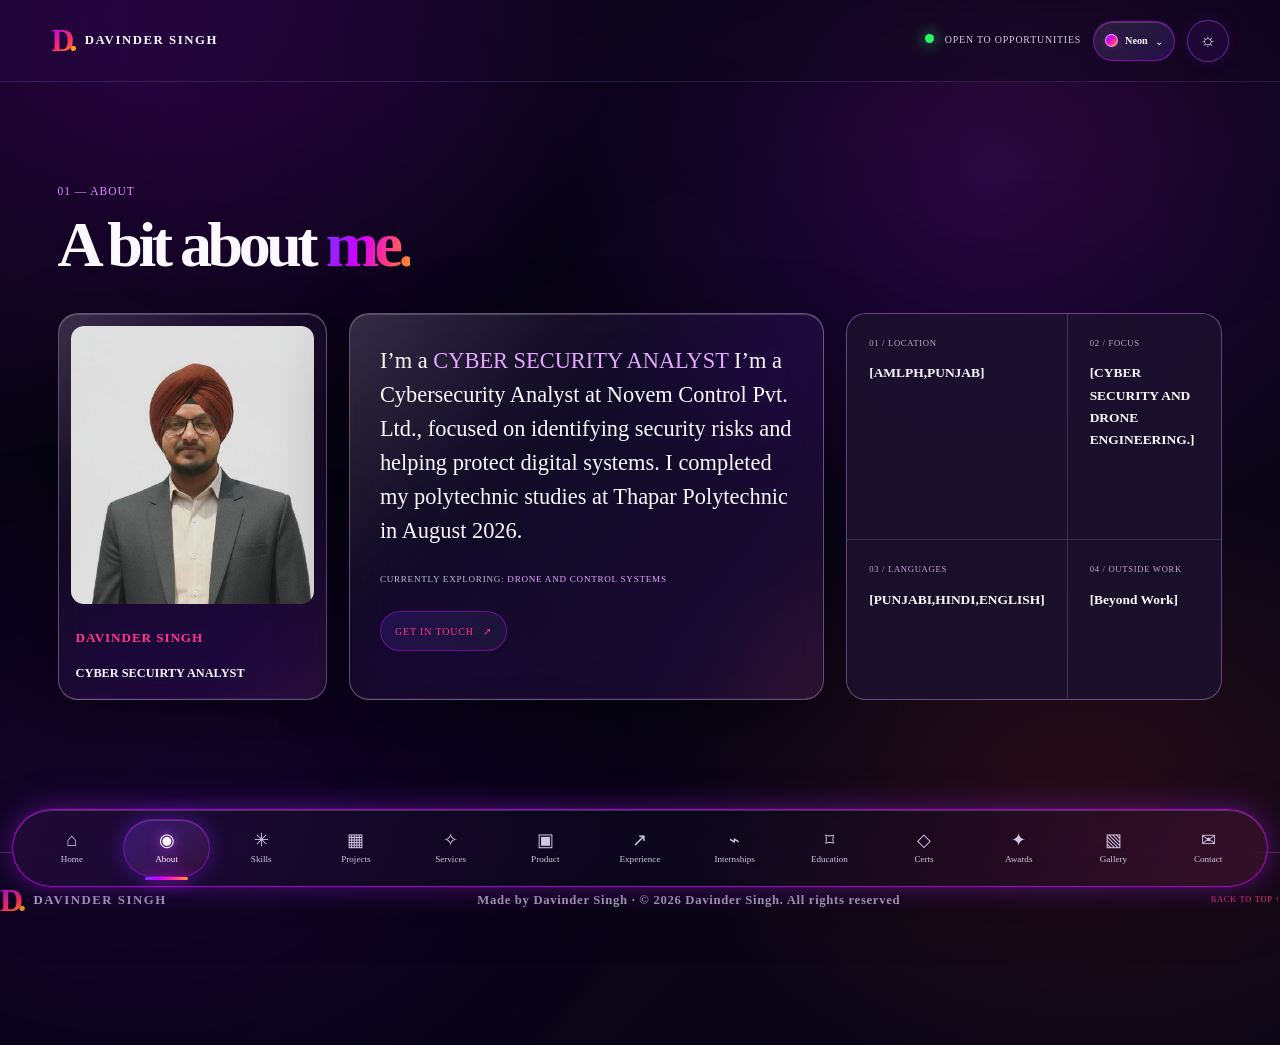
==== about.html @ 76cdb26a "Initial portfolio" ====
<!doctype html>
<html lang="en">
<head>
  <meta charset="utf-8">
  <meta name="viewport" content="width=device-width, initial-scale=1">
  <meta name="theme-color" content="#080b12">
  <meta
    name="description"
    content="About Davinder Singh and professional background."
  >

  <title>About — Davinder Singh</title>

  <link rel="preconnect" href="https://fonts.googleapis.com">
  <link rel="preconnect" href="https://fonts.gstatic.com" crossorigin>
  <link
    href="https://fonts.googleapis.com/css2?family=DM+Mono:wght@400;500&family=Manrope:wght@400;500;600;700;800&display=swap"
    rel="stylesheet"
  >
  <link rel="stylesheet" href="css/style.css">
</head>

<body data-page="about">
  <a class="skip-link" href="#about">Skip to content</a>

  <header class="topbar">
    <a
      class="brand"
      href="index.html"
      aria-label="Davinder Singh home"
    >
      <span class="brand-mark">D<span>.</span></span>
      <span>DAVINDER SINGH</span>
    </a>

    <div class="top-actions">
      <span class="availability">
        <i></i>
        OPEN TO OPPORTUNITIES
      </span>

      <div class="theme-picker">
        <button
          class="palette-toggle"
          type="button"
          aria-haspopup="menu"
          aria-expanded="false"
          aria-label="Choose colour theme"
        >
          <span class="palette-toggle-swatch"></span>
          <span class="palette-current-name">Neon</span>
          <span aria-hidden="true">⌄</span>
        </button>

        <div class="palette-menu" role="menu" hidden>
          <button
            type="button"
            class="palette-option"
            role="menuitemradio"
            aria-checked="false"
            data-palette-choice="neon"
          >
            <i></i>
            Neon
          </button>

          <button
            type="button"
            class="palette-option"
            role="menuitemradio"
            aria-checked="false"
            data-palette-choice="aurora"
          >
            <i></i>
            Aurora
          </button>

          <button
            type="button"
            class="palette-option"
            role="menuitemradio"
            aria-checked="false"
            data-palette-choice="violet"
          >
            <i></i>
            Violet
          </button>

          <button
            type="button"
            class="palette-option"
            role="menuitemradio"
            aria-checked="false"
            data-palette-choice="coral"
          >
            <i></i>
            Coral
          </button>
        </div>
      </div>

      <button
        class="theme-toggle icon-button"
        type="button"
        aria-label="Switch to light theme"
        title="Switch light or dark mode"
      >
        <span class="theme-icon">☼</span>
      </button>
    </div>
  </header>

  <main class="page-main">
    <section
      class="content-section section-wrap"
      id="about"
    >
      <div class="section-heading reveal">
        <p class="eyebrow">01 — ABOUT</p>
        <h2>
          A bit about
          <span class="gradient-text">me.</span>
        </h2>
      </div>

      <div class="about-grid">
        <div class="about-profile glass reveal">
          <div class="about-profile-image">
            <img
              src="assets/images/profile-placeholder.jpg"
              alt="Replace this placeholder with Davinder Singh’s profile photo"
            >
            <span
              class="about-profile-glow"
              aria-hidden="true"
            ></span>
          </div>

          <div class="about-profile-caption">
         <span class="mono"><H2>DAVINDER SINGH </H2></span> 
          <strong>CYBER SECUIRTY ANALYST</strong>
          </div>
        </div>

        <div class="about-copy glass reveal">
          <p class="large-copy">
            I’m a
            <span class="editable">CYBER SECURITY ANALYST</span>
           I’m a Cybersecurity Analyst at Novem Control Pvt. Ltd., focused on identifying security risks and helping protect digital systems. I completed my polytechnic studies at Thapar Polytechnic in August 2026.
          </p>


          <p class="mono muted">
            CURRENTLY EXPLORING:
            <span class="editable">DRONE AND CONTROL SYSTEMS</span>
          </p>

          <a
            href="contact.html#contact"
            class="text-link"
          >
            GET IN TOUCH
            <span>↗</span>
          </a>
        </div>

        <div class="about-facts reveal">
          <div class="fact">
            <span class="mono">01 / LOCATION</span>
            <strong>[AMLPH,PUNJAB]</strong>
          </div>

          <div class="fact">
            <span class="mono">02 / FOCUS</span>
            <strong>[CYBER SECURITY AND DRONE ENGINEERING.]</strong>
          </div>

          <div class="fact">
            <span class="mono">03 / LANGUAGES</span>
            <strong>[PUNJABI,HINDI,ENGLISH]</strong>
          </div>

          <div class="fact">
            <span class="mono">04 / OUTSIDE WORK</span>
            <strong>[Beyond Work]</strong>
          </div>
        </div>
      </div>
    </section>
  </main>

  <footer class="footer">
    <a class="brand" href="index.html">
      <span class="brand-mark">D<span>.</span></span>
      <span>DAVINDER SINGH</span>
    </a>

    <span class="mono">
      <H2>Made by Davinder Singh · © 2026 Davinder Singh. All rights reserved </H2>
    </span>

    <a href="#top" class="mono back-top">BACK TO TOP ↑</a>
  </footer>

  <nav class="bottom-nav" aria-label="Main navigation">
    <a
      href="index.html"
      class="nav-link"
      data-page="home"
      aria-label="Home"
    >
      <span>⌂</span>
      <small>Home</small>
    </a>

    <a
      href="about.html"
      class="nav-link"
      data-page="about"
      aria-label="About"
    >
      <span>◉</span>
      <small>About</small>
    </a>

    <a
      href="skills.html"
      class="nav-link"
      data-page="skills"
      aria-label="Skills"
    >
      <span>✳</span>
      <small>Skills</small>
    </a>

    <a
      href="projects.html"
      class="nav-link"
      data-page="projects"
      aria-label="Projects"
    >
      <span>▦</span>
      <small>Projects</small>
    </a>

    <a
      href="services.html"
      class="nav-link"
      data-page="services"
      aria-label="Services"
    >
      <span>✧</span>
      <small>Services</small>
    </a>

    <a
      href="product.html"
      class="nav-link"
      data-page="product"
      aria-label="Product"
    >
      <span>▣</span>
      <small>Product</small>
    </a>

    <a
      href="experience.html"
      class="nav-link"
      data-page="experience"
      aria-label="Experience"
    >
      <span>↗</span>
      <small>Experience</small>
    </a>

    <a
      href="internships.html"
      class="nav-link"
      data-page="internships"
      aria-label="Internships"
    >
      <span>⌁</span>
      <small>Internships</small>
    </a>

    <a
      href="education.html"
      class="nav-link"
      data-page="education"
      aria-label="Education"
    >
      <span>⌑</span>
      <small>Education</small>
    </a>

    <a
      href="certifications.html"
      class="nav-link"
      data-page="certifications"
      aria-label="Certs"
    >
      <span>◇</span>
      <small>Certs</small>
    </a>

    <a
      href="achievements.html"
      class="nav-link"
      data-page="achievements"
      aria-label="Awards"
    >
      <span>✦</span>
      <small>Awards</small>
    </a>

    <a
      href="gallery.html"
      class="nav-link"
      data-page="gallery"
      aria-label="Gallery"
    >
      <span>▧</span>
      <small>Gallery</small>
    </a>

    <a
      href="contact.html"
      class="nav-link"
      data-page="contact"
      aria-label="Contact"
    >
      <span>✉</span>
      <small>Contact</small>
    </a>
  </nav>

  <script src="js/main.js"></script>
</body>
</html>
---- css/style.css ----
@import url('https://fonts.googleapis.com/css2?family=DM+Mono:wght@400;500&family=Manrope:wght@400;500;600;700;800&display=swap');

:root{color-scheme:dark;--bg:#070513;--bg-soft:#10091f;--surface:rgba(24,11,43,.65);--surface-solid:#150d26;--text:#fbf8ff;--muted:#c8b9de;--line:rgba(208,151,255,.26);--cyan:#b55cff;--blue:#7b36ff;--violet:#ff2cbf;--green:#27fa68;--orange:#ff9b18;--shadow:0 18px 65px rgba(0,0,0,.38);--nav-bg:rgba(9,5,20,.82);--glow:rgba(170,34,255,.48)}
body[data-palette="aurora"]{--cyan:#51f6d0;--blue:#3285ff;--violet:#a74bff;--orange:#ffbd4b;--glow:rgba(28,236,209,.32)}
body[data-palette="violet"]{--cyan:#cf78ff;--blue:#7952ff;--violet:#ff55ce;--orange:#ff9b18;--glow:rgba(162,52,255,.48)}
body[data-palette="coral"]{--cyan:#ff9a85;--blue:#ff4ca5;--violet:#bc52ff;--orange:#ffc144;--glow:rgba(255,65,171,.38)}
*{box-sizing:border-box}
html{scroll-behavior:smooth;scroll-padding-top:100px}
body{position:relative;isolation:isolate;overflow-x:hidden;margin:0;padding-bottom:118px;background:radial-gradient(ellipse at 77% 17%,rgba(111,10,196,.25),transparent 31%),radial-gradient(ellipse at 9% 3%,rgba(111,0,162,.28),transparent 30%),radial-gradient(ellipse at 84% 75%,rgba(239,68,22,.12),transparent 27%),linear-gradient(135deg,#070511 0%,#080417 48%,#0c0616 100%);color:var(--text);font-family:Manrope,Arial,sans-serif;line-height:1.65}
body::before{position:fixed;z-index:-1;inset:-22%;pointer-events:none;content:"";opacity:.53;background:radial-gradient(ellipse at 33% 12%,rgba(144,0,255,.35),transparent 20%),radial-gradient(ellipse at 71% 24%,rgba(255,83,25,.27),transparent 17%),radial-gradient(ellipse at 23% 78%,rgba(74,0,255,.25),transparent 23%);filter:blur(55px);animation:ambient-drift 16s ease-in-out infinite alternate}
body.light-theme{color-scheme:light;--bg:#f3edff;--bg-soft:#fff8ff;--surface:rgba(255,255,255,.69);--surface-solid:#fffaff;--text:#21112e;--muted:#695775;--line:rgba(112,38,174,.22);--shadow:0 18px 55px rgba(65,23,103,.14);--nav-bg:rgba(250,244,255,.86);background:radial-gradient(ellipse at 78% 12%,rgba(189,97,255,.2),transparent 35%),radial-gradient(ellipse at 10% 84%,rgba(255,163,74,.15),transparent 30%),#f3edff}
body.light-theme::before{opacity:.25}
a{color:inherit;text-decoration:none}
button,input,textarea,select{font:inherit}
.skip-link{position:fixed;z-index:30;top:-80px;left:1rem;padding:.65rem 1rem;border-radius:8px;background:var(--text);color:var(--bg)}
.skip-link:focus{top:1rem}
.topbar{position:relative;z-index:5;min-height:82px;max-width:1640px;margin:auto;padding:10px clamp(20px,4vw,64px);display:flex;align-items:center;justify-content:space-between;border-bottom:1px solid rgba(200,122,255,.16);background:linear-gradient(90deg,rgba(39,9,68,.48),rgba(12,7,26,.38),rgba(15,5,27,.55));backdrop-filter:blur(18px)}
.brand{display:flex;align-items:center;gap:12px;font-size:.8rem;font-weight:800;letter-spacing:.12em}
.brand-mark{font-size:2rem;font-weight:800;letter-spacing:-.15em;background:linear-gradient(145deg,#a900ff 15%,#ff315d 58%,#ff9c16 82%);background-clip:text;color:transparent}
.brand-mark span{color:var(--orange)}
.top-actions{display:flex;align-items:center;gap:12px}
.availability,.mono,.eyebrow,.filter-button,.status-badge,.card-top,.card-footer,.art-label,.gallery-item>span{font-family:"DM Mono",monospace;letter-spacing:.08em}
.availability{color:#d8c7ef;font-size:.62rem}
.availability i,.pulse{display:inline-block;width:9px;height:9px;margin-right:8px;border-radius:50%;background:var(--green);box-shadow:0 0 15px var(--green);animation:heartbeat 2s ease-in-out infinite}
.icon-button{width:42px;height:42px;border:1px solid rgba(194,93,255,.42);border-radius:50%;background:rgba(36,11,63,.72);color:var(--text);cursor:pointer;box-shadow:0 0 16px rgba(143,30,255,.16);transition:.25s}
.icon-button:hover{border-color:var(--violet);box-shadow:0 0 24px var(--glow);transform:rotate(-12deg)}
.theme-icon{font-size:1.15rem}
.theme-picker select{appearance:none;cursor:pointer;color:var(--text);border:1px solid rgba(194,93,255,.42);border-radius:22px;padding:9px 28px 9px 12px;background-color:rgba(35,11,63,.75);font: .62rem "DM Mono",monospace;background-image:linear-gradient(45deg,transparent 50%,#ff8cfd 50%),linear-gradient(135deg,#ff8cfd 50%,transparent 50%);background-position:calc(100% - 11px) 50%,calc(100% - 7px) 50%;background-size:4px 4px,4px 4px;background-repeat:no-repeat}
.theme-picker option{background:#130b23;color:#fff}
.sr-only{position:absolute;width:1px;height:1px;overflow:hidden;clip:rect(0,0,0,0);white-space:nowrap}
.section-wrap{width:100%;max-width:1600px;margin:0 auto;padding-left:clamp(24px,4.5vw,76px);padding-right:clamp(24px,4.5vw,76px)}
.page-main{min-height:calc(100vh - 190px)}
.hero{position:relative;min-height:min(690px,calc(100vh - 175px));padding-top:55px;padding-bottom:58px;display:grid;grid-template-columns:1.05fr .95fr;align-items:center;gap:34px}
.hero-copy{position:relative;z-index:2}
.eyebrow{display:flex;align-items:center;gap:12px;margin:0 0 20px;color:#efdfff;font-size:.72rem}
.eyebrow-line{width:24px;height:1px;background:var(--cyan);box-shadow:0 0 9px var(--cyan)}
.eyebrow-year{margin-left:5px;color:var(--orange)}
.hero h1{margin:0 0 20px;font-size:clamp(3.8rem,8.4vw,7.8rem);font-weight:800;letter-spacing:-.085em;line-height:.91}
.gradient-text{background:linear-gradient(105deg,#5e3dff 0%,#d000ff 42%,#ff3b85 68%,#ff9b15 100%);background-clip:text;color:transparent}
.hero-lede{max-width:620px;color:#e5d9f2;font-size:1rem;line-height:1.82}
.hero-lede strong{color:#fff}
.editable{color:#e5a8ff}
.hero-buttons{display:flex;flex-wrap:wrap;gap:14px;margin:26px 0 42px}
.button{display:inline-flex;align-items:center;gap:18px;padding:12px 20px;border:1px solid rgba(226,95,255,.7);border-radius:999px;font-size:.84rem;font-weight:800;transition:transform .25s,box-shadow .25s}
.button:hover{transform:translateY(-3px);box-shadow:0 0 28px var(--glow)}
.button-primary{color:#fff;border:1px solid rgba(255,186,57,.85);background:linear-gradient(100deg,#6c18ff 0%,#d900e9 47%,#ff315d 73%,#ff9a13 100%);box-shadow:0 0 22px rgba(188,29,255,.35),inset 0 1px rgba(255,255,255,.3);background-size:170% 100%;animation:gradient-flow 7s ease-in-out infinite}
.button-quiet{color:#fff;background:rgba(15,8,30,.58);box-shadow:inset 0 0 15px rgba(172,55,255,.12)}
.hero-meta{display:flex;justify-content:space-between;gap:12px;color:#a899bd;font: .58rem "DM Mono",monospace;letter-spacing:.08em}
.hero-meta b{color:#fff;font-weight:500}
.hero-visual{position:relative;min-height:440px;display:grid;place-items:center;animation:fade-rise .9s both}
.hero-visual::before{position:absolute;content:"";width:min(36vw,470px);aspect-ratio:1;border-radius:50%;background:radial-gradient(circle at 35% 35%,rgba(141,27,255,.72),rgba(209,25,240,.48) 38%,rgba(255,93,27,.35) 66%,transparent 72%);box-shadow:0 0 38px rgba(170,35,255,.7),0 0 90px rgba(255,57,199,.28);animation:halo-breathe 5s ease-in-out infinite}
.glass{background:linear-gradient(135deg,rgba(111,49,157,.24),rgba(17,9,35,.72) 52%,rgba(134,37,89,.19));border:1px solid rgba(221,156,255,.35);backdrop-filter:blur(18px);-webkit-backdrop-filter:blur(18px);box-shadow:var(--shadow),inset 0 1px rgba(255,255,255,.12)}
.profile-card{position:relative;z-index:1;width:min(360px,75%);padding:15px;border-radius:22px;transform:rotate(1deg);animation:card-hover 6s ease-in-out infinite}
.card-top,.card-footer{display:flex;justify-content:space-between;padding:2px 3px 11px;color:#c5addc;font-size:.56rem}
.live-dot{width:8px;height:8px;border-radius:50%;background:var(--green);box-shadow:0 0 13px var(--green)}
.portrait-frame{height:300px;overflow:hidden;border-radius:14px;background:linear-gradient(145deg,#48226e,#15102b)}
.portrait-frame img{width:100%;height:100%;object-fit:cover}
.profile-caption{display:flex;align-items:center;justify-content:space-between;padding:16px 4px 12px}
.profile-caption h2{margin:0;font-size:1.05rem}
.profile-caption p{margin:3px 0 0;color:var(--muted);font-size:.75rem}
.status-badge{padding:5px 7px;border:1px solid rgba(39,250,104,.42);border-radius:5px;color:#56fb8c;font-size:.48rem}
.card-footer{padding:11px 4px 0;border-top:1px solid var(--line);font-size:.48rem}
.orbit{position:absolute;width:clamp(310px,38vw,510px);height:clamp(240px,30vw,390px);border:2px solid transparent;border-radius:50%;background:linear-gradient(#080513,#080513) padding-box,linear-gradient(120deg,#7b28ff,#f316ff,#ff4c8c,#ff9a1d) border-box;filter:drop-shadow(0 0 9px rgba(196,48,255,.6));transform:rotate(-24deg);animation:orbit-rotate 26s linear infinite}
.orbit-two{width:clamp(350px,43vw,590px);height:clamp(260px,34vw,440px);opacity:.64;transform:rotate(39deg);animation-direction:reverse;animation-duration:34s}
.float-tag{position:absolute;z-index:2;padding:9px 13px;border:1px solid rgba(203,90,255,.65);border-radius:11px;background:linear-gradient(120deg,rgba(46,15,91,.88),rgba(13,8,29,.8));box-shadow:0 0 20px rgba(171,26,255,.34),inset 0 1px rgba(255,255,255,.1);color:#f2e9ff;font:.58rem "DM Mono",monospace;letter-spacing:.06em;animation:tag-float 5s ease-in-out infinite}
.float-tag b{color:#d58aff}.tag-top{top:57px;right:0}.tag-bottom{bottom:55px;left:0;animation-delay:-2.4s}
.intro-strip{display:grid;grid-template-columns:1fr 2fr 1fr;align-items:center;gap:20px;padding-top:24px;padding-bottom:24px;border-top:1px solid var(--line);border-bottom:1px solid var(--line)}
.intro-strip .mono{color:var(--muted);font-size:.6rem}.intro-strip p{margin:0;font-size:1.15rem;font-weight:700}.text-link{display:inline-flex;align-items:center;gap:9px;color:#e29dff;font: .62rem "DM Mono",monospace;letter-spacing:.09em}.intro-strip .text-link{justify-self:end}
.content-section{padding-top:100px}
.section-heading{margin-bottom:34px}
.section-heading .eyebrow{margin-bottom:9px;color:#e08eff}
.section-heading h2,.contact-copy h2{margin:0 0 12px;font-size:clamp(2.3rem,5vw,4.5rem);letter-spacing:-.07em;line-height:1.08}
.section-heading>p:last-child{max-width:600px;margin:0;color:var(--muted)}
.about-grid{display:grid;grid-template-columns:1.15fr .85fr;gap:22px}
.about-copy{padding:30px;border-radius:18px}
.large-copy{margin:0 0 16px;color:var(--text);font-size:1.4rem;line-height:1.52}
.about-copy>p:not(.large-copy){color:var(--muted)}
.about-copy .mono{margin:24px 0;font-size:.57rem}
.about-facts{display:grid;grid-template-columns:1fr 1fr;gap:1px;overflow:hidden;border:1px solid var(--line);border-radius:18px;background:var(--line)}
.fact{display:flex;flex-direction:column;gap:12px;padding:22px;background:rgba(18,10,33,.82)}
.fact .mono{color:#c3a8d7;font-size:.54rem}.fact strong{font-size:.84rem;font-weight:700}
.skill-grid,.achievement-grid{display:grid;grid-template-columns:repeat(3,1fr);gap:16px}
.skill-card,.achievement-card{min-height:190px;padding:23px;border-radius:16px}
.skill-num{color:#e39cff}
.skill-card h3,.achievement-card h3{margin:22px 0 14px;font-size:1rem}
.tags{display:flex;flex-wrap:wrap;gap:8px}
.tags span{padding:5px 9px;border:1px solid rgba(210,144,255,.27);border-radius:999px;background:rgba(110,36,161,.18);color:#e2d0f3;font-size:.68rem}
.filter-row{display:flex;flex-wrap:wrap;gap:8px;margin-bottom:18px}
.filter-button{padding:8px 12px;border:1px solid var(--line);border-radius:7px;background:rgba(23,11,40,.6);color:var(--muted);cursor:pointer;font-size:.64rem}
.filter-button span{margin-left:5px;opacity:.66}
.filter-button.active{border-color:#d756ff;background:rgba(151,33,255,.18);color:#fff;box-shadow:0 0 16px rgba(174,36,255,.2)}
.project-grid{display:grid;grid-template-columns:repeat(3,1fr);gap:16px}
.project-card{overflow:hidden;border-radius:16px;transition:transform .3s,border-color .3s,box-shadow .3s}
.project-card:hover{transform:translateY(-6px);border-color:rgba(236,108,255,.62);box-shadow:0 24px 60px rgba(0,0,0,.42),0 0 24px rgba(185,38,255,.17)}
.project-card[hidden]{display:none}
.project-art{position:relative;display:grid;height:210px;place-items:center;overflow:hidden}
.art-blue{background:radial-gradient(circle at 70% 55%,rgba(173,38,255,.54),transparent 38%),linear-gradient(145deg,#191038,#0c1026)}
.art-purple{background:radial-gradient(circle at 55% 45%,rgba(231,45,255,.49),transparent 36%),linear-gradient(145deg,#27113d,#130b26)}
.art-green{background:radial-gradient(circle at 75% 70%,rgba(255,118,46,.36),transparent 42%),linear-gradient(145deg,#24142d,#101b24)}
.art-label{position:absolute;top:15px;left:16px;color:rgba(255,255,255,.72);font-size:.53rem}
.art-arrow{position:absolute;right:14px;bottom:12px;color:#fff}
.mock-browser{position:relative;width:60%;height:120px;padding:10px;border:1px solid rgba(221,155,255,.4);border-radius:9px;background:rgba(8,8,24,.82);box-shadow:0 14px 30px rgba(0,0,0,.24);transform:rotate(-5deg)}
.mock-dots{padding-bottom:7px;border-bottom:1px solid rgba(255,255,255,.1);color:#e8b9ff;font-size:.4rem;letter-spacing:2px}
.mock-lines{display:grid;gap:6px;padding:12px}.mock-lines i{width:75%;height:4px;border-radius:4px;background:linear-gradient(90deg,#bd4cff,rgba(255,83,205,.15))}.mock-lines i:nth-child(2){width:55%;opacity:.6}.mock-lines i:nth-child(3){width:65%;opacity:.35}
.mock-orb{position:absolute;top:42px;right:18px;width:50px;height:50px;border-radius:50%;background:linear-gradient(145deg,#b543ff,#ff3d9b,#ff9a22);box-shadow:0 0 23px rgba(219,59,255,.55)}
.design-shape{position:relative;display:grid;width:145px;height:145px;place-items:center;border-radius:34px;background:linear-gradient(145deg,rgba(197,88,255,.9),rgba(101,58,223,.86));box-shadow:0 18px 45px rgba(5,5,20,.4);transform:rotate(-12deg)}
.design-shape span{color:#fff;font-size:4.2rem}.design-shape i{position:absolute;top:7px;right:-7px;width:35px;height:35px;border-radius:50%;background:#ff9f35}
.code-card{padding:14px 18px;border:1px solid rgba(233,157,255,.22);border-radius:9px;background:rgba(5,8,20,.75);color:#f3e2ff;font: .68rem/2 "DM Mono",monospace;transform:rotate(3deg)}
.code-card>span{color:#9980ba}.code-card b{color:#d083ff;font-weight:400}.code-card em{color:#ff85d8;font-style:normal}.code-card strong{color:#ffae54}.code-card i{color:#ca9cff;font-style:normal}
.project-info{display:flex;justify-content:space-between;gap:12px;padding:16px 17px 18px}
.project-info .mono{color:#e193ff;font-size:.53rem}.project-info h3{margin:8px 0 5px;font-size:.98rem}.project-info p{margin:0;color:var(--muted);font-size:.75rem}.project-index{color:#c7afd9;font:.65rem "DM Mono",monospace}
.timeline{display:grid;gap:25px;margin-left:10px;padding-left:30px;border-left:1px solid rgba(214,123,255,.32)}
.timeline-item{position:relative;display:grid;grid-template-columns:.65fr 1.35fr;align-items:start;gap:25px}
.timeline-dot{position:absolute;top:5px;left:-36px;width:11px;height:11px;border-radius:50%;background:#d947ff;box-shadow:0 0 15px #cf3cff}
.timeline-date{padding-top:8px;color:#ed9cff;font-size:.59rem}
.timeline-content{padding:21px;border-radius:14px}
.timeline-content .mono,.education-card .mono{color:#c3a8d7;font-size:.56rem}
.timeline-content h3,.education-card h3{margin:7px 0 0;font-size:1.08rem}
.timeline-org{margin:0 0 12px!important;color:#e09aff!important}
.timeline-content p,.education-card p{margin:0;color:var(--muted);font-size:.78rem}
.education-grid{display:grid;grid-template-columns:1fr 1fr;gap:16px}
.education-card{padding:24px;border-radius:15px}.education-card h3{margin:11px 0 4px}.education-card p+p{margin-top:12px}
.simple-list{padding:8px 24px;border-radius:16px}
.simple-list>div{display:grid;grid-template-columns:42px 1fr auto;align-items:center;gap:12px;padding:18px 0;border-bottom:1px solid var(--line)}
.simple-list>div:nth-last-of-type(1){border:0}
.list-icon{color:#e5a1ff;font-size:1.2rem}.simple-list p{margin:0}.simple-list strong,.simple-list small{display:block}.simple-list strong{font-size:.88rem}.simple-list small{margin-top:4px;color:var(--muted);font-size:.74rem}.simple-list>div>.mono{color:#c3a8d7;font-size:.55rem}.list-note{padding:12px 0 3px;color:var(--muted);font-size:.55rem}
.achievement-card{min-height:180px}.achievement-icon{float:right;color:#ff9e28;font-size:1.4rem}.achievement-card>.mono{color:#d0b8e5;font-size:.55rem}.achievement-card h3{margin:24px 0 7px}.achievement-card p{margin:0;color:var(--muted);font-size:.75rem}
.gallery-grid{display:grid;grid-template-columns:1.15fr 1fr 1fr;gap:14px}
.gallery-item{position:relative;min-height:220px;overflow:hidden;padding:0;border:1px solid rgba(219,137,255,.35);border-radius:15px;background:#160c26;cursor:zoom-in;text-align:left;box-shadow:0 16px 42px rgba(0,0,0,.24)}
.gallery-item img{position:absolute;inset:0;width:100%;height:100%;object-fit:cover;transition:transform .6s,filter .6s;filter:saturate(1.16)}
.gallery-item:hover img{transform:scale(1.07);filter:saturate(1.4)}
.gallery-item>span{position:absolute;right:0;bottom:0;left:0;padding:28px 14px 12px;background:linear-gradient(transparent,rgba(7,3,17,.84));color:#fff;font-size:.53rem}
.contact-section{padding-top:100px}
.contact-panel{display:grid;grid-template-columns:1fr 1fr;gap:50px;padding:42px;border-radius:20px}
.contact-copy h2{margin:0 0 17px;font-size:clamp(2.7rem,5vw,4.8rem)}
.contact-copy>p:not(.eyebrow){max-width:390px;color:var(--muted)}
.contact-direct{display:grid;gap:5px;margin-top:34px}.contact-direct .mono{color:#c3a8d7;font-size:.56rem}.contact-direct a{color:#e4a0ff;font-size:.87rem}
.contact-form{display:flex;flex-direction:column}
.contact-form label{margin:0 0 6px;font-size:.75rem;font-weight:800}
.contact-form input,.contact-form textarea{margin-bottom:5px;padding:11px 12px;border:1px solid rgba(207,137,255,.32);border-radius:8px;outline:none;background:rgba(7,4,16,.48);color:var(--text);resize:vertical;font-size:.78rem}
body.light-theme .contact-form input,body.light-theme .contact-form textarea{background:rgba(255,255,255,.68)}
.contact-form input:focus,.contact-form textarea:focus{border-color:#da67ff;box-shadow:0 0 0 3px rgba(198,58,255,.13)}
.contact-form input::placeholder,.contact-form textarea::placeholder{color:var(--muted);opacity:.72}
.field-error{min-height:12px;margin-bottom:7px;color:#ff829c;font-size:.64rem}
.form-submit{align-self:start;margin-top:7px}.form-note{margin:10px 0 0;color:var(--muted);font-size:.67rem}
.footer{display:flex;align-items:center;justify-content:space-between;gap:16px;margin-top:60px;padding-top:21px;border-top:1px solid var(--line);color:var(--muted)}
.footer .mono{font-size:.53rem}.back-top{color:#e7a2ff}
.bottom-nav{position:fixed;z-index:20;right:12px;bottom:13px;left:12px;width:auto;max-width:1640px;margin:auto;padding:8px 12px;display:flex;align-items:center;justify-content:space-around;gap:3px;border:1px solid rgba(217,82,255,.8);border-radius:999px;background:linear-gradient(105deg,rgba(23,8,40,.91),rgba(9,5,20,.9) 52%,rgba(49,14,38,.9));backdrop-filter:blur(22px);box-shadow:0 0 23px rgba(168,31,255,.27),0 0 48px rgba(255,93,31,.13),inset 0 1px rgba(255,255,255,.12)}
.nav-link{position:relative;flex:1;min-width:62px;height:58px;display:flex;flex-direction:column;align-items:center;justify-content:center;gap:1px;border-radius:999px;color:#d7c5e9;transition:color .25s,background .25s,transform .25s}
.nav-link>span{font-size:1.15rem;line-height:1.2}.nav-link small{font-size:.57rem}
.nav-link:hover{color:#fff;background:rgba(183,44,255,.13);transform:translateY(-3px)}
.nav-link.active{color:#fff;background:radial-gradient(ellipse at 50% 110%,rgba(156,31,255,.34),transparent 72%);text-shadow:0 0 13px #c84cff}
.nav-link.active::after{position:absolute;right:22%;bottom:-1px;left:22%;height:3px;border-radius:9px;background:linear-gradient(90deg,#a500ff,#ff27eb,#ff8f1f);box-shadow:0 0 13px #dc22ff;content:""}
.lightbox{position:fixed;max-width:min(900px,92vw);max-height:90vh;padding:12px;border:1px solid rgba(221,134,255,.58);border-radius:16px;background:#120a20;color:var(--text);box-shadow:0 0 40px rgba(177,36,255,.28)}
.lightbox::backdrop{background:rgba(3,1,10,.86);backdrop-filter:blur(7px)}
.lightbox img{display:block;max-width:100%;max-height:75vh;border-radius:10px}.lightbox p{margin:10px 3px 0;color:var(--muted);font-size:.57rem}
.lightbox-close{position:absolute;top:18px;right:18px;width:34px;height:34px;border:1px solid var(--line);border-radius:50%;background:#170b27;color:white;cursor:pointer;font-size:1.1rem}
.reveal{opacity:0;transform:translateY(22px);transition:opacity .7s ease,transform .7s cubic-bezier(.2,.7,.2,1)}
.reveal.visible{opacity:1;transform:translateY(0)}
@keyframes ambient-drift{0%{transform:translate3d(-2%,0,0) scale(1)}100%{transform:translate3d(3%,2%,0) scale(1.08)}}
@keyframes fade-rise{from{opacity:0;transform:translateY(22px) scale(.985)}to{opacity:1;transform:translateY(0) scale(1)}}
@keyframes card-hover{0%,100%{translate:0 0}50%{translate:0 -9px}}
@keyframes halo-breathe{0%,100%{transform:scale(.96);filter:saturate(.9)}50%{transform:scale(1.04);filter:saturate(1.25)}}
@keyframes orbit-rotate{to{rotate:360deg}}
@keyframes tag-float{0%,100%{translate:0 0}50%{translate:0 -7px}}
@keyframes heartbeat{50%{box-shadow:0 0 20px var(--green)}}
@keyframes gradient-flow{0%,100%{background-position:0 0}50%{background-position:100% 0}}
@media(max-width:1100px){.hero{gap:20px}.hero h1{font-size:clamp(3.6rem,8vw,6.5rem)}.bottom-nav{gap:0;padding-right:6px;padding-left:6px}.nav-link{min-width:0}.nav-link small{font-size:.49rem}.nav-link>span{font-size:1rem}}
@media(max-width:760px){body{padding-bottom:100px}.topbar{min-height:68px;padding:8px 18px}.section-wrap{padding-right:21px;padding-left:21px}.top-actions{gap:7px}.availability{display:none}.theme-picker select{padding:7px 24px 7px 9px;font-size:.55rem}.brand{gap:8px;font-size:.62rem}.brand-mark{font-size:1.7rem}.hero{min-height:0;padding-top:39px;padding-bottom:40px;grid-template-columns:1fr;gap:10px}.hero h1{font-size:clamp(3.55rem,13vw,6rem)}.hero-lede{font-size:.92rem}.hero-buttons{margin:23px 0 28px}.hero-meta{font-size:.49rem}.hero-visual{min-height:370px}.hero-visual::before{width:min(70vw,390px)}.profile-card{width:min(300px,71%)}.portrait-frame{height:250px}.orbit{width:min(86vw,410px);height:265px}.orbit-two{width:min(94vw,450px);height:305px}.tag-top{top:45px;right:2%}.tag-bottom{bottom:37px;left:2%}.intro-strip{grid-template-columns:1fr auto;gap:10px}.intro-strip p{grid-row:2;grid-column:1/-1;font-size:1rem}.intro-strip .text-link{grid-row:1;grid-column:2}.content-section,.contact-section{padding-top:76px}.section-heading h2{font-size:2.55rem}.about-grid{grid-template-columns:1fr}.about-copy{padding:24px}.skill-grid,.achievement-grid,.project-grid{grid-template-columns:1fr}.skill-card,.achievement-card{min-height:0}.skill-card h3{margin:15px 0 12px}.project-art{height:215px}.timeline{gap:20px}.timeline-item{grid-template-columns:1fr;gap:7px}.timeline-date{padding-top:0}.education-grid{grid-template-columns:1fr}.gallery-grid{grid-template-columns:1fr 1fr}.gallery-item:first-child{grid-column:1/-1}.gallery-item{min-height:185px}.gallery-item:first-child{min-height:220px}.contact-panel{grid-template-columns:1fr;gap:28px;padding:26px 21px}.contact-copy h2{font-size:3.1rem}.contact-direct{margin-top:22px}.footer{flex-wrap:wrap;margin-top:42px}.footer .mono{font-size:.46rem}.bottom-nav{right:6px;bottom:7px;left:6px;justify-content:flex-start;gap:2px;overflow-x:auto;padding:5px 6px;border-radius:17px;scrollbar-width:none}.bottom-nav::-webkit-scrollbar{display:none}.nav-link{flex:0 0 68px;height:48px;border-radius:12px}.nav-link small{font-size:.46rem}.nav-link>span{font-size:.91rem}}
@media(max-width:390px){.hero-meta{flex-direction:column;gap:7px}.about-facts{grid-template-columns:1fr 1fr}.fact{padding:16px 12px}.fact strong{font-size:.75rem}.gallery-grid{grid-template-columns:1fr}.gallery-item:first-child{grid-column:auto}.gallery-item{min-height:205px}.nav-link{flex-basis:64px}.theme-picker select{max-width:83px}.hero-buttons .button{padding:11px 14px;font-size:.77rem}}
@media(prefers-reduced-motion:reduce){*,*::before,*::after{scroll-behavior:auto!important;animation-duration:.01ms!important;animation-iteration-count:1!important;transition-duration:.01ms!important}.reveal{opacity:1;transform:none}.nav-link:hover,.project-card:hover{transform:none}}


/* Live theme palette mapping. The existing theme picker sets body[data-palette]. */
:root{--palette-a:#7138ff;--palette-b:#d000ff;--palette-c:#ff358e;--palette-d:#ff9b18;--palette-glow:rgba(175,35,255,.42);--wash-a:rgba(111,10,196,.25);--wash-b:rgba(111,0,162,.28);--wash-c:rgba(239,68,22,.12)}
body[data-palette="neon"]{--palette-a:#7138ff;--palette-b:#d000ff;--palette-c:#ff358e;--palette-d:#ff9b18;--palette-glow:rgba(175,35,255,.42);--wash-a:rgba(111,10,196,.25);--wash-b:rgba(111,0,162,.28);--wash-c:rgba(239,68,22,.12)}
body[data-palette="aurora"]{--palette-a:#00d69a;--palette-b:#00c9e8;--palette-c:#4f91ff;--palette-d:#d3ff61;--palette-glow:rgba(0,213,190,.4);--wash-a:rgba(0,205,160,.2);--wash-b:rgba(0,140,220,.2);--wash-c:rgba(151,255,68,.12)}
body[data-palette="violet"]{--palette-a:#7138ff;--palette-b:#9b42ff;--palette-c:#df55ff;--palette-d:#f5a0ff;--palette-glow:rgba(158,61,255,.48);--wash-a:rgba(105,32,210,.29);--wash-b:rgba(153,31,227,.23);--wash-c:rgba(223,59,255,.14)}
body[data-palette="coral"]{--palette-a:#ff416c;--palette-b:#ff3e9d;--palette-c:#ff8054;--palette-d:#ffd166;--palette-glow:rgba(255,62,120,.43);--wash-a:rgba(220,35,107,.23);--wash-b:rgba(255,70,133,.22);--wash-c:rgba(255,137,61,.18)}
body{background:radial-gradient(ellipse at 77% 17%,var(--wash-a),transparent 31%),radial-gradient(ellipse at 9% 3%,var(--wash-b),transparent 30%),radial-gradient(ellipse at 84% 75%,var(--wash-c),transparent 27%),linear-gradient(135deg,#070511 0%,#080417 48%,#0c0616 100%)}
body::before{background:radial-gradient(ellipse at 33% 12%,var(--wash-b),transparent 22%),radial-gradient(ellipse at 71% 24%,var(--wash-c),transparent 18%),radial-gradient(ellipse at 23% 78%,var(--wash-a),transparent 24%)}
body.light-theme{background:radial-gradient(ellipse at 78% 12%,var(--wash-a),transparent 35%),radial-gradient(ellipse at 10% 84%,var(--wash-c),transparent 30%),#f3edff}
.gradient-text{background-image:linear-gradient(105deg,var(--palette-a),var(--palette-b) 42%,var(--palette-c) 70%,var(--palette-d))}
.button-primary{background-image:linear-gradient(100deg,var(--palette-a),var(--palette-b) 43%,var(--palette-c) 72%,var(--palette-d))}
.hero-visual::before{background:radial-gradient(circle at 35% 35%,color-mix(in srgb,var(--palette-a) 82%,transparent),color-mix(in srgb,var(--palette-b) 58%,transparent) 40%,color-mix(in srgb,var(--palette-d) 38%,transparent) 68%,transparent 73%);box-shadow:0 0 38px var(--palette-glow),0 0 90px color-mix(in srgb,var(--palette-c) 28%,transparent)}
.orbit{background:linear-gradient(#080513,#080513) padding-box,linear-gradient(120deg,var(--palette-a),var(--palette-b),var(--palette-c),var(--palette-d)) border-box;filter:drop-shadow(0 0 9px var(--palette-glow))}
.float-tag,.filter-button.active{border-color:color-mix(in srgb,var(--palette-b) 75%,white 10%)}
.float-tag{box-shadow:0 0 20px var(--palette-glow),inset 0 1px rgba(255,255,255,.1)}
.float-tag b,.text-link,.back-top,.contact-direct a,.timeline-date,.timeline-org{color:var(--palette-c)}
.filter-button.active{background:color-mix(in srgb,var(--palette-a) 22%,transparent);box-shadow:0 0 16px var(--palette-glow)}
.tags span{border-color:color-mix(in srgb,var(--palette-b) 34%,transparent);background:color-mix(in srgb,var(--palette-a) 18%,transparent)}
.nav-link.active{background:radial-gradient(ellipse at 50% 110%,color-mix(in srgb,var(--palette-a) 42%,transparent),transparent 72%)}
.nav-link.active::after{background:linear-gradient(90deg,var(--palette-a),var(--palette-b),var(--palette-c),var(--palette-d));box-shadow:0 0 13px var(--palette-b)}
.bottom-nav{border-color:color-mix(in srgb,var(--palette-b) 76%,transparent);box-shadow:0 0 23px var(--palette-glow),0 0 48px color-mix(in srgb,var(--palette-d) 20%,transparent),inset 0 1px rgba(255,255,255,.12)}
.theme-picker select:focus,.icon-button:focus-visible{outline:2px solid var(--palette-c);outline-offset:2px}
body[data-palette="aurora"] .art-blue{background:radial-gradient(circle at 70% 55%,rgba(0,213,190,.45),transparent 38%),linear-gradient(145deg,#101f36,#0c1026)}
body[data-palette="violet"] .art-green{background:radial-gradient(circle at 75% 70%,rgba(187,64,255,.4),transparent 42%),linear-gradient(145deg,#25133d,#101426)}
body[data-palette="coral"] .art-purple{background:radial-gradient(circle at 55% 45%,rgba(255,75,122,.48),transparent 36%),linear-gradient(145deg,#35152e,#1b1023)}


/* Stronger frosted glass panels and tactile navigation buttons */
.glass{position:relative;overflow:hidden;background:linear-gradient(135deg,rgba(255,255,255,.105),rgba(255,255,255,.035) 38%,rgba(118,42,165,.16) 100%);border:1px solid rgba(234,195,255,.36);backdrop-filter:blur(28px) saturate(155%);-webkit-backdrop-filter:blur(28px) saturate(155%);box-shadow:0 22px 70px rgba(0,0,0,.42),inset 0 1px rgba(255,255,255,.19),inset 0 -1px rgba(202,117,255,.1)}
.glass::after{position:absolute;inset:0;pointer-events:none;border-radius:inherit;background:linear-gradient(125deg,rgba(255,255,255,.075),transparent 28%,transparent 74%,rgba(255,159,74,.045));content:""}
body.light-theme .glass{background:linear-gradient(135deg,rgba(255,255,255,.78),rgba(255,255,255,.48) 48%,rgba(229,198,255,.3));border-color:rgba(116,67,159,.23);box-shadow:0 18px 55px rgba(65,23,103,.14),inset 0 1px rgba(255,255,255,.85)}
.about-grid{grid-template-columns:minmax(210px,.68fr) minmax(320px,1.2fr) minmax(260px,.95fr);align-items:stretch}
.about-profile{min-height:350px;padding:12px;border-radius:20px}
.about-profile-image{position:relative;height:278px;overflow:hidden;border-radius:13px;background:radial-gradient(circle at 50% 30%,color-mix(in srgb,var(--palette-b) 45%,transparent),transparent 62%),linear-gradient(145deg,#25103b,#0b1024)}
.about-profile-image img{position:relative;z-index:1;width:100%;height:100%;object-fit:cover;transition:transform .6s,filter .5s;filter:saturate(1.12)}
.about-profile:hover .about-profile-image img{transform:scale(1.045);filter:saturate(1.25)}
.about-profile-glow{position:absolute;z-index:0;inset:10% 8%;border-radius:50%;background:var(--palette-glow);filter:blur(35px);animation:halo-breathe 5s ease-in-out infinite}
.about-profile-caption{position:relative;z-index:2;display:grid;gap:3px;padding:12px 5px 4px}
.about-profile-caption .mono{color:var(--palette-c);font-size:.55rem;letter-spacing:.1em}
.about-profile-caption strong{font-size:.77rem}
.about-copy,.about-facts{height:100%}
.about-copy{border-radius:20px}
.about-facts{border-radius:20px}
.button,.nav-link,.text-link{position:relative;isolation:isolate}
.button{overflow:hidden;min-height:46px;border:1px solid color-mix(in srgb,var(--palette-c) 68%,white 12%);box-shadow:0 8px 25px color-mix(in srgb,var(--palette-a) 22%,transparent),inset 0 1px rgba(255,255,255,.22);backdrop-filter:blur(16px);-webkit-backdrop-filter:blur(16px)}
.button-primary{border-color:color-mix(in srgb,var(--palette-d) 75%,white 15%);box-shadow:0 8px 28px var(--palette-glow),inset 0 1px rgba(255,255,255,.3)}
.button-quiet{background:linear-gradient(135deg,rgba(255,255,255,.1),rgba(81,37,120,.25));border-color:rgba(235,176,255,.7)}
.button::after{position:absolute;z-index:-1;inset:0;content:"";background:linear-gradient(110deg,transparent 25%,rgba(255,255,255,.24) 48%,transparent 68%);transform:translateX(-130%);transition:transform .55s}
.button:hover::after{transform:translateX(130%)}
.text-link{min-height:40px;padding:8px 14px;border:1px solid color-mix(in srgb,var(--palette-b) 45%,transparent);border-radius:999px;background:linear-gradient(130deg,color-mix(in srgb,var(--palette-a) 16%,transparent),rgba(255,255,255,.045));color:var(--palette-c);font-weight:500;transition:transform .22s,box-shadow .22s,border-color .22s}
.text-link:hover{transform:translateY(-2px);border-color:var(--palette-c);box-shadow:0 0 20px var(--palette-glow)}
.bottom-nav{padding:9px 13px;border-width:1.5px;background:linear-gradient(110deg,rgba(35,12,57,.83),rgba(10,7,25,.78) 52%,rgba(56,17,43,.81));box-shadow:0 0 28px var(--palette-glow),0 18px 54px rgba(0,0,0,.36),inset 0 1px rgba(255,255,255,.18);backdrop-filter:blur(30px) saturate(165%);-webkit-backdrop-filter:blur(30px) saturate(165%)}
.nav-link{margin:0 2px;border:1px solid transparent;transition:color .25s,background .25s,transform .25s,border-color .25s,box-shadow .25s}
.nav-link:hover{border-color:color-mix(in srgb,var(--palette-b) 35%,transparent);background:linear-gradient(135deg,color-mix(in srgb,var(--palette-a) 21%,transparent),rgba(255,255,255,.06));box-shadow:inset 0 1px rgba(255,255,255,.12),0 0 16px color-mix(in srgb,var(--palette-a) 26%,transparent)}
.nav-link.active{border-color:color-mix(in srgb,var(--palette-b) 46%,transparent);background:linear-gradient(145deg,color-mix(in srgb,var(--palette-a) 30%,transparent),color-mix(in srgb,var(--palette-c) 12%,transparent));box-shadow:inset 0 1px rgba(255,255,255,.17),0 0 22px color-mix(in srgb,var(--palette-a) 38%,transparent)}
.nav-link.active::after{right:25%;left:25%;bottom:-4px;height:3px}
@media(max-width:1100px){.about-grid{grid-template-columns:minmax(190px,.72fr) minmax(0,1.28fr)}.about-profile{grid-row:span 2}.about-facts{min-height:220px}}
@media(max-width:760px){.about-grid{grid-template-columns:1fr}.about-profile{grid-row:auto;min-height:0;max-width:420px;width:100%;margin:0 auto}.about-profile-image{height:300px}.about-copy,.about-facts{height:auto}.bottom-nav{padding:6px}.nav-link{margin:0 1px}}
@media(prefers-reduced-motion:reduce){.about-profile-image img,.button::after{transition:none}}

.glass>*{position:relative;z-index:1}

/* Timelines for current work, internships, professional roles, and education */
.subsection-heading{margin:30px 0 16px;padding-left:2px}
.subsection-heading>.mono{color:var(--palette-c);font-size:.57rem;letter-spacing:.13em}
.subsection-heading h3{margin:5px 0 0;font-size:1.3rem;letter-spacing:-.035em}
.subsection-heading>p{margin:5px 0 0;color:var(--muted);font-size:.78rem}
.internship-heading,.previous-heading{margin-top:42px}
.current-role .timeline-dot{background:var(--green);box-shadow:0 0 17px var(--green)}
.current-badge{display:inline-block;margin-left:8px;padding:3px 6px;border:1px solid rgba(39,250,104,.45);border-radius:999px;color:var(--green);font-size:.48rem;vertical-align:1px}
.education-timeline .timeline-item:nth-child(2) .timeline-dot{background:var(--palette-b);box-shadow:0 0 15px var(--palette-b)}
.education-timeline .timeline-item:nth-child(3) .timeline-dot{background:var(--palette-d);box-shadow:0 0 15px var(--palette-d)}
.timeline-item.reveal .timeline-content{opacity:0;transform:translateX(14px);transition:opacity .65s ease,transform .65s cubic-bezier(.2,.7,.2,1),border-color .25s,box-shadow .25s}
.timeline-item.reveal.visible .timeline-content{opacity:1;transform:translateX(0)}
.timeline-item.reveal.visible:nth-child(2) .timeline-content{transition-delay:.08s}
.timeline-item.reveal.visible:nth-child(3) .timeline-content{transition-delay:.16s}
@media(max-width:760px){.subsection-heading{margin-top:26px}.internship-heading,.previous-heading{margin-top:32px}.timeline-item.reveal .timeline-content{transform:translateY(10px)}.timeline-item.reveal.visible .timeline-content{transform:translateY(0)}}
@media(prefers-reduced-motion:reduce){.timeline-item.reveal .timeline-content{opacity:1;transform:none;transition:none}}

/* Social profiles, service cards, and certificate image slots */
.social-links{display:flex;flex-wrap:wrap;align-items:center;gap:10px;margin:22px 0 0}
.social-links a{display:inline-flex;align-items:center;gap:8px;min-height:42px;padding:8px 12px;border:1px solid color-mix(in srgb,var(--palette-b) 38%,transparent);border-radius:999px;background:linear-gradient(135deg,rgba(255,255,255,.09),color-mix(in srgb,var(--palette-a) 13%,transparent));color:#eee0ff;font-size:.72rem;font-weight:700;backdrop-filter:blur(16px);-webkit-backdrop-filter:blur(16px);box-shadow:inset 0 1px rgba(255,255,255,.12);transition:transform .22s,border-color .22s,box-shadow .22s}
.social-links a:hover{transform:translateY(-3px);border-color:var(--palette-c);box-shadow:0 0 20px var(--palette-glow)}
.social-links svg{width:17px;height:17px;color:var(--palette-c);flex:none}
.hero-copy>.social-links{margin-top:-18px;margin-bottom:27px}
.contact-section>.social-links{justify-content:center;margin:20px 0 0}
.whatsapp-button{margin-top:10px;color:#eafff0!important;border-color:rgba(57,225,129,.5)!important;background:linear-gradient(130deg,rgba(24,112,72,.48),rgba(255,255,255,.06))!important}
.whatsapp-button:hover{border-color:#48e68d!important;box-shadow:0 0 22px rgba(50,230,128,.25)!important}
.whatsapp-mark{width:19px;height:19px;color:#53ed9c}
.certificate-grid{display:grid;grid-template-columns:repeat(2,minmax(0,1fr));gap:18px}
.certificate-card{overflow:hidden;border-radius:18px}
.certificate-image{height:235px;overflow:hidden;background:linear-gradient(135deg,rgba(124,45,255,.22),rgba(255,86,176,.18),rgba(255,148,42,.16))}
.certificate-image img{display:block;width:100%;height:100%;object-fit:cover;transition:transform .5s}
.certificate-card:hover .certificate-image img{transform:scale(1.035)}
.certificate-copy{padding:20px 22px}
.certificate-copy>.mono{color:var(--palette-c);font-size:.55rem}
.certificate-copy h3{margin:7px 0;font-size:1rem}
.certificate-copy p{margin:0 0 15px;color:var(--muted);font-size:.78rem}
.certificate-copy .text-link{display:inline-flex;font-size:.54rem}
.certificate-note{margin-top:15px;color:var(--muted);font-size:.56rem}
.service-grid{display:grid;grid-template-columns:repeat(3,minmax(0,1fr));gap:16px}
.service-card{position:relative;min-height:230px;padding:23px;border-radius:18px;transition:transform .28s,border-color .28s,box-shadow .28s}
.service-card:hover{transform:translateY(-5px);border-color:var(--palette-c);box-shadow:0 20px 55px rgba(0,0,0,.34),0 0 22px var(--palette-glow)}
.service-icon{float:right;color:var(--palette-d);font-size:1.45rem;text-shadow:0 0 16px var(--palette-glow)}
.service-card>.mono{color:var(--palette-c);font-size:.54rem}
.service-card h3{margin:22px 0 7px;font-size:1.05rem}
.service-card p{min-height:50px;margin:0 0 17px;color:var(--muted);font-size:.76rem}
.service-card .text-link{display:inline-flex;font-size:.52rem}
.service-heading{margin-top:48px}
@media(max-width:760px){.social-links{gap:7px}.social-links a{min-height:39px;padding:7px 10px;font-size:.66rem}.hero-copy>.social-links{margin-top:-10px}.certificate-grid,.service-grid{grid-template-columns:1fr}.certificate-image{height:205px}.service-card{min-height:0}.service-card p{min-height:0}}

/* Social brands, separate image collections, and in-browser image selection */

.social-links a:nth-of-type(2):hover{border-color:#ff0033;box-shadow:0 0 18px rgba(255,0,51,.25)}.social-links a:nth-of-type(3):hover{border-color:#e1306c;box-shadow:0 0 18px rgba(225,48,108,.26)}.social-links a:nth-of-type(4):hover{border-color:#0a66c2;box-shadow:0 0 18px rgba(10,102,194,.3)}.social-links a:nth-of-type(5):hover{border-color:#25d366;box-shadow:0 0 18px rgba(37,211,102,.25)}
.gallery-toolbar{display:flex;flex-wrap:wrap;align-items:end;gap:14px;padding:16px;border-radius:16px}
.gallery-control{display:grid;gap:6px;color:var(--muted);font-size:.67rem;font-weight:700}
.gallery-control select{min-width:150px;padding:9px 11px;border:1px solid var(--line);border-radius:8px;background:var(--surface-solid);color:var(--text)}
.gallery-control input[type=color]{width:72px;height:38px;padding:3px;border:1px solid var(--line);border-radius:8px;background:var(--surface-solid);cursor:pointer}
.gallery-add-button,.image-upload-button{position:relative;display:inline-flex;align-items:center;justify-content:center;min-height:39px;padding:8px 13px;overflow:hidden;border:1px solid color-mix(in srgb,var(--palette-c) 60%,transparent);border-radius:999px;background:linear-gradient(120deg,color-mix(in srgb,var(--palette-a) 27%,transparent),rgba(255,255,255,.08));color:var(--text);font-size:.68rem;font-weight:800;cursor:pointer;box-shadow:inset 0 1px rgba(255,255,255,.15);transition:transform .2s,box-shadow .2s}
.gallery-add-button:hover,.image-upload-button:hover{transform:translateY(-2px);box-shadow:0 0 18px var(--palette-glow)}
.gallery-add-button input,.image-upload-button input{position:absolute;inset:0;width:100%;height:100%;opacity:0;cursor:pointer}
.gallery-filters{display:flex;flex-wrap:wrap;gap:8px;margin:17px 0 10px}
.gallery-filter{padding:8px 13px;border:1px solid color-mix(in srgb,var(--group-accent,#ae54ff) 44%,transparent);border-radius:999px;background:rgba(20,10,34,.72);color:var(--text);font-size:.68rem;cursor:pointer;transition:background .2s,border-color .2s,box-shadow .2s}
.gallery-filter[data-filter="projects"]{--group-accent:#a744ff}.gallery-filter[data-filter="certifications"]{--group-accent:#35d4f4}.gallery-filter[data-filter="personal"]{--group-accent:#ff9d43}
.gallery-filter.active,.gallery-filter:hover{border-color:var(--group-accent,var(--palette-c));background:color-mix(in srgb,var(--group-accent,var(--palette-a)) 25%,transparent);box-shadow:0 0 14px color-mix(in srgb,var(--group-accent,var(--palette-a)) 30%,transparent)}
.gallery-note{margin:8px 0 14px;color:var(--muted);font-size:.55rem}
.gallery-item{border-color:color-mix(in srgb,var(--image-accent,var(--palette-b)) 65%,transparent);box-shadow:0 15px 42px rgba(0,0,0,.25),0 0 16px color-mix(in srgb,var(--image-accent,var(--palette-b)) 18%,transparent)}
.gallery-item:hover{border-color:var(--image-accent,var(--palette-c));box-shadow:0 18px 45px color-mix(in srgb,var(--image-accent,var(--palette-a)) 25%,transparent)}
.gallery-item[hidden]{display:none}
.gallery-item>span{border-top:1px solid color-mix(in srgb,var(--image-accent,var(--palette-c)) 45%,transparent)}
.achievement-card{overflow:hidden;padding:15px 18px 21px}
.achievement-image-slot,.product-image-slot{position:relative;overflow:hidden;border:1px solid rgba(226,157,255,.3);border-radius:12px;background:linear-gradient(140deg,rgba(121,51,255,.19),rgba(255,83,185,.13),rgba(255,152,41,.12))}
.achievement-image-slot{height:138px;margin:-2px -5px 15px}
.achievement-image-slot img,.product-image-slot img{display:block;width:100%;height:100%;object-fit:cover;transition:transform .45s}
.achievement-card:hover .achievement-image-slot img,.product-card:hover .product-image-slot img{transform:scale(1.035)}
.achievement-image-slot .image-upload-button,.product-image-slot .image-upload-button{position:absolute;right:9px;bottom:9px;min-height:32px;padding:6px 10px;background:rgba(15,8,28,.85);backdrop-filter:blur(10px);font-size:.59rem}
.product-grid{grid-template-columns:repeat(2,minmax(0,1fr))}
.product-card{overflow:hidden;padding-top:0}
.product-image-slot{height:220px;margin:0 -23px 17px;border:0;border-bottom:1px solid rgba(226,157,255,.3);border-radius:17px 17px 0 0}
.product-card>.service-icon{position:absolute;top:234px;right:18px}
.product-card>.mono,.product-card>h3,.product-card>p,.product-card>.text-link{position:relative}
.internship-timeline .timeline-dot{background:#42d5f4;box-shadow:0 0 15px rgba(66,213,244,.7)}
@media(max-width:760px){.gallery-toolbar{align-items:stretch}.gallery-control{flex:1}.gallery-control select{min-width:0}.gallery-add-button{align-self:flex-end}.product-grid{grid-template-columns:1fr}.product-image-slot{height:205px}.product-card>.service-icon{top:219px}}

/* Product editor and browser-local product library */
.product-manager-layout{display:grid;grid-template-columns:minmax(300px,.9fr) minmax(0,1.1fr);gap:25px;align-items:start}
.product-editor{display:flex;flex-direction:column;gap:8px;padding:24px;border-radius:18px}
.product-editor>label{margin-top:5px;font-size:.76rem;font-weight:800}
.product-editor>label span{color:var(--muted);font-weight:400}
.product-editor input:not([type=file]),.product-editor textarea{width:100%;padding:11px 12px;border:1px solid rgba(207,137,255,.32);border-radius:8px;outline:none;background:rgba(7,4,16,.48);color:var(--text);font-size:.8rem}
.product-editor input:focus,.product-editor textarea:focus{border-color:var(--palette-c);box-shadow:0 0 0 3px var(--palette-glow)}
.product-editor input[type=file]{max-width:100%;padding:9px;border:1px dashed var(--line);border-radius:8px;color:var(--muted);font-size:.7rem}
.product-image-preview{min-height:105px;display:flex;flex-wrap:wrap;align-items:center;gap:8px;padding:9px;border:1px dashed rgba(210,142,255,.35);border-radius:10px;background:rgba(18,9,31,.5);color:var(--muted)}
.product-image-preview img{width:78px;height:70px;object-fit:cover;border:1px solid var(--line);border-radius:7px}
.product-editor-actions{display:flex;flex-wrap:wrap;gap:9px;margin-top:8px}
.product-library-grid{display:grid;grid-template-columns:repeat(2,minmax(0,1fr));gap:13px}
.product-library-card{overflow:hidden;padding:12px;border-radius:15px}
.product-library-card>img{width:100%;height:125px;object-fit:cover;border-radius:9px}
.product-library-card h4{margin:11px 0 4px;font-size:.91rem}
.product-library-card p{min-height:42px;margin:0;color:var(--muted);font-size:.72rem}
.product-library-actions{display:flex;gap:8px;margin-top:11px}
.product-manage-button{padding:6px 11px;border:1px solid var(--line);border-radius:999px;background:rgba(125,49,175,.18);color:var(--text);font-size:.65rem;cursor:pointer}
.product-manage-button:hover{border-color:var(--palette-c);box-shadow:0 0 14px var(--palette-glow)}
.product-manage-button.remove{color:#ffabb9}
.product-empty{color:var(--muted);font-size:.6rem}
.manage-products-link{margin-top:7px}
@media(max-width:760px){.product-manager-layout{grid-template-columns:1fr}.product-library-grid{grid-template-columns:1fr 1fr}}
@media(max-width:390px){.product-library-grid{grid-template-columns:1fr}}

.social-links a[data-social="GitHub"] svg{color:#f0f6fc}.social-links a[data-social="YouTube"] svg{color:#ff0033}.social-links a[data-social="Instagram"] svg{color:#e1306c}.social-links a[data-social="LinkedIn"] svg{color:#0a66c2}.social-links a[data-social="WhatsApp"] svg{color:#25d366}.social-links a[data-social="Email"] svg{color:#ff9b43}
.social-links a[data-social="YouTube"]:hover{border-color:#ff0033;box-shadow:0 0 18px rgba(255,0,51,.25)}.social-links a[data-social="Instagram"]:hover{border-color:#e1306c;box-shadow:0 0 18px rgba(225,48,108,.26)}.social-links a[data-social="LinkedIn"]:hover{border-color:#0a66c2;box-shadow:0 0 18px rgba(10,102,194,.3)}.social-links a[data-social="WhatsApp"]:hover{border-color:#25d366;box-shadow:0 0 18px rgba(37,211,102,.25)}
/* One palette button opens the colour choices */
.theme-picker{position:relative}
.palette-toggle{display:inline-flex;align-items:center;gap:7px;min-height:40px;padding:7px 11px;border:1px solid color-mix(in srgb,var(--palette-b) 56%,transparent);border-radius:999px;background:linear-gradient(135deg,rgba(255,255,255,.1),color-mix(in srgb,var(--palette-a) 18%,transparent));color:var(--text);font: .64rem "DM Mono",monospace;cursor:pointer;box-shadow:inset 0 1px rgba(255,255,255,.16);transition:box-shadow .2s,border-color .2s}
.palette-toggle:hover,.palette-toggle[aria-expanded="true"]{border-color:var(--palette-c);box-shadow:0 0 17px var(--palette-glow)}
.palette-toggle-swatch{width:13px;height:13px;border:1px solid rgba(255,255,255,.6);border-radius:50%;background:linear-gradient(135deg,var(--palette-a),var(--palette-b),var(--palette-c),var(--palette-d));box-shadow:0 0 9px var(--palette-glow)}
.palette-current-name{font-weight:700}
.palette-menu{position:absolute;z-index:40;top:calc(100% + 9px);right:0;min-width:150px;display:grid;gap:4px;padding:7px;border:1px solid color-mix(in srgb,var(--palette-b) 60%,transparent);border-radius:13px;background:rgba(16,8,29,.95);backdrop-filter:blur(22px);-webkit-backdrop-filter:blur(22px);box-shadow:0 15px 40px rgba(0,0,0,.42),0 0 20px var(--palette-glow)}
.palette-menu[hidden]{display:none}
.palette-option{display:flex;align-items:center;gap:9px;padding:9px 10px;border:1px solid transparent;border-radius:8px;background:transparent;color:#f4eaff;text-align:left;font-size:.7rem;cursor:pointer}
.palette-option i{width:16px;height:16px;border:1px solid rgba(255,255,255,.44);border-radius:50%;background:linear-gradient(135deg,var(--option-a),var(--option-b),var(--option-c))}
.palette-option[data-palette-choice="neon"]{--option-a:#7138ff;--option-b:#d000ff;--option-c:#ff9b18}
.palette-option[data-palette-choice="aurora"]{--option-a:#00d69a;--option-b:#00c9e8;--option-c:#d3ff61}
.palette-option[data-palette-choice="violet"]{--option-a:#7138ff;--option-b:#9b42ff;--option-c:#f5a0ff}
.palette-option[data-palette-choice="coral"]{--option-a:#ff416c;--option-b:#ff3e9d;--option-c:#ffd166}
.palette-option:hover,.palette-option.selected{border-color:var(--palette-c);background:rgba(255,255,255,.08)}
body.light-theme .palette-menu{background:rgba(250,244,255,.97);box-shadow:0 15px 40px rgba(65,23,103,.2)}
body.light-theme .palette-option{color:#29163b}
@media(max-width:420px){.palette-toggle{min-height:37px;padding:6px 8px;gap:5px;font-size:.56rem}}
/* Times New Roman font across the portfolio */
body,
body * {
  font-family: "Times New Roman", Times, serif !important;
}
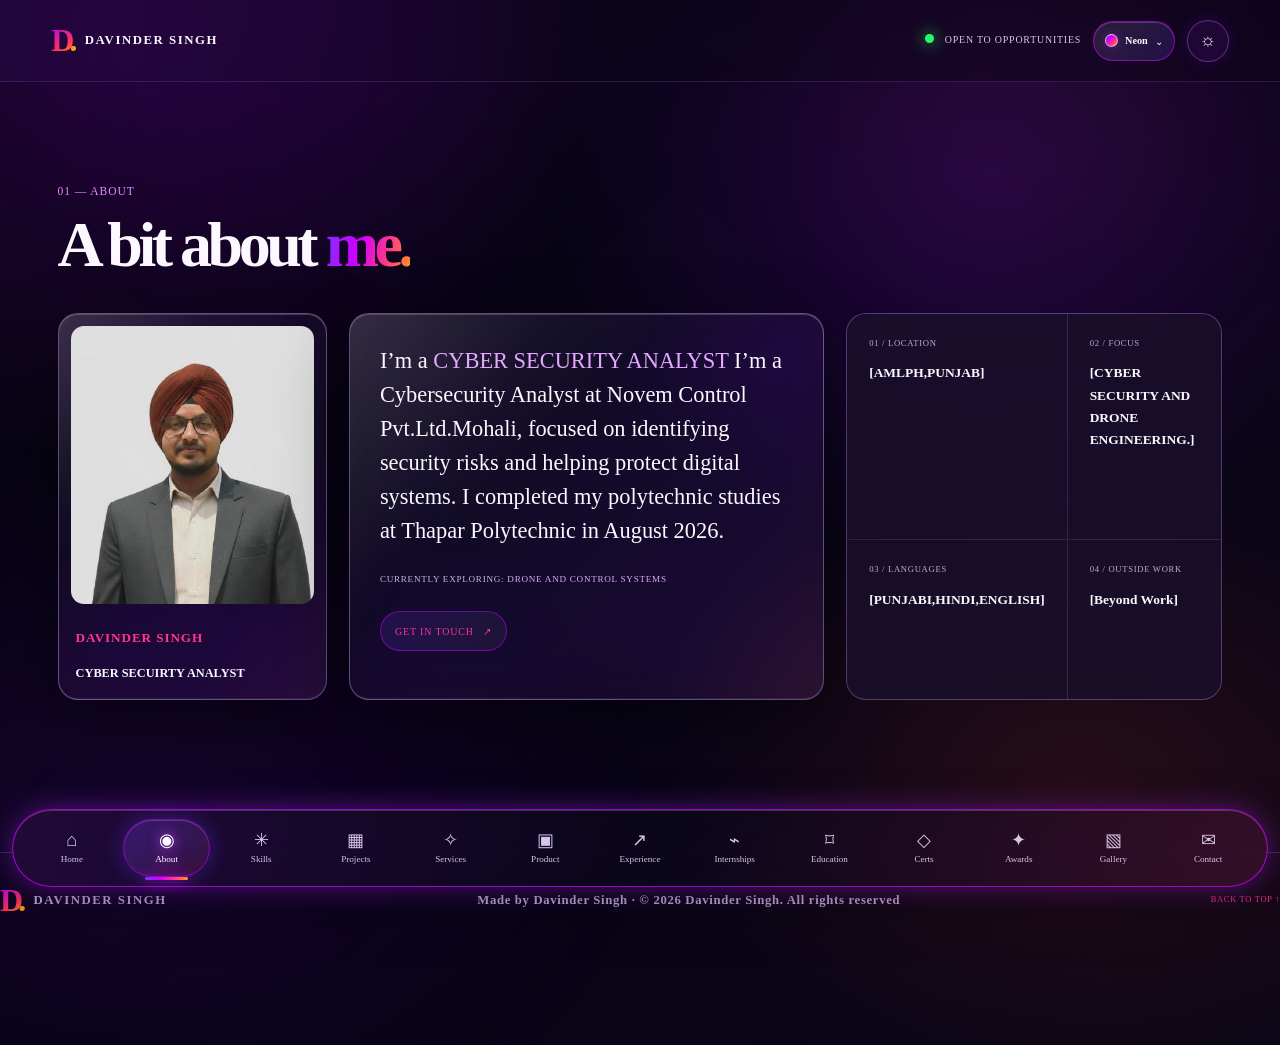
==== commit 623965f3: "Update portfolio contact page" ====
--- a/about.html
+++ b/about.html
@@ -146,7 +146,7 @@
           <p class="large-copy">
             I’m a
             <span class="editable">CYBER SECURITY ANALYST</span>
-           I’m a Cybersecurity Analyst at Novem Control Pvt. Ltd., focused on identifying security risks and helping protect digital systems. I completed my polytechnic studies at Thapar Polytechnic in August 2026.
+           I’m a Cybersecurity Analyst at Novem Control Pvt.Ltd.Mohali, focused on identifying security risks and helping protect digital systems. I completed my polytechnic studies at Thapar Polytechnic in August 2026.
           </p>
 
 
--- a/css/style.css
+++ b/css/style.css
@@ -364,4 +364,985 @@
 body,
 body * {
   font-family: "Times New Roman", Times, serif !important;
+}
+
+/* =========================================
+   DAVINDER SINGH PORTFOLIO
+   PROJECTS PAGE CSS
+   ========================================= */
+
+.projects-section {
+    width: 100%;
+    min-height: 100vh;
+    padding: 110px 7% 90px;
+    position: relative;
+    overflow: hidden;
+}
+
+.projects-container {
+    width: 100%;
+    max-width: 1250px;
+    margin: 0 auto;
+}
+
+/* Header */
+
+.projects-header {
+    text-align: center;
+    margin-bottom: 45px;
+}
+
+.projects-header .section-tag {
+    display: inline-block;
+    padding: 8px 18px;
+    border: 1px solid var(--accent, #00e5ff);
+    border-radius: 30px;
+    color: var(--accent, #00e5ff);
+    font-size: 12px;
+    letter-spacing: 2px;
+    text-transform: uppercase;
+    margin-bottom: 18px;
+}
+
+.projects-header h1 {
+    font-size: clamp(35px, 5vw, 58px);
+    font-weight: 800;
+    margin-bottom: 15px;
+    color: var(--text, inherit);
+}
+
+.projects-header h1 span {
+    color: var(--accent, #00e5ff);
+}
+
+.projects-header p {
+    max-width: 650px;
+    margin: 0 auto;
+    line-height: 1.8;
+    color: var(--muted, #999);
+    font-size: 15px;
+}
+
+/* Filter Buttons */
+
+.project-filters {
+    display: flex;
+    justify-content: center;
+    align-items: center;
+    flex-wrap: wrap;
+    gap: 12px;
+    margin: 35px 0 45px;
+}
+
+.project-filter {
+    padding: 11px 23px;
+    border: 1px solid var(--border, rgba(255,255,255,.15));
+    border-radius: 30px;
+    background: var(--card-bg, rgba(255,255,255,.04));
+    color: var(--text, inherit);
+    font-size: 13px;
+    font-weight: 600;
+    cursor: pointer;
+    transition: .3s ease;
+}
+
+.project-filter:hover,
+.project-filter.active {
+    background: var(--accent, #00e5ff);
+    color: #080b12;
+    border-color: var(--accent, #00e5ff);
+    transform: translateY(-3px);
+    box-shadow: 0 5px 20px rgba(0,229,255,.2);
+}
+
+/* Project Grid */
+
+.projects-grid,
+.project-grid {
+    display: grid;
+    grid-template-columns: repeat(3, minmax(0, 1fr));
+    gap: 25px;
+    align-items: stretch;
+}
+
+/* Project Card */
+
+.project-card {
+    position: relative;
+    display: flex;
+    flex-direction: column;
+    min-width: 0;
+    overflow: hidden;
+    border: 1px solid var(--border, rgba(255,255,255,.12));
+    border-radius: 20px;
+    background: var(--card-bg, rgba(255,255,255,.04));
+    transition: transform .35s ease, border-color .35s ease,
+                box-shadow .35s ease;
+}
+
+.project-card:hover {
+    transform: translateY(-9px);
+    border-color: var(--accent, #00e5ff);
+    box-shadow: 0 15px 40px rgba(0,0,0,.2);
+}
+
+/* Project Image */
+
+.project-image,
+.project-card-image {
+    width: 100%;
+    height: 210px;
+    overflow: hidden;
+    position: relative;
+    background: rgba(255,255,255,.04);
+}
+
+.project-image img,
+.project-card-image img,
+.project-card > img {
+    display: block;
+    width: 100%;
+    height: 100%;
+    object-fit: cover;
+    transition: transform .5s ease;
+}
+
+.project-card:hover .project-image img,
+.project-card:hover .project-card-image img,
+.project-card:hover > img {
+    transform: scale(1.07);
+}
+
+/* Project Content */
+
+.project-content,
+.project-info {
+    display: flex;
+    flex-direction: column;
+    flex: 1;
+    padding: 23px;
+}
+
+.project-category {
+    display: inline-flex;
+    align-self: flex-start;
+    padding: 6px 12px;
+    border-radius: 20px;
+    color: var(--accent, #00e5ff);
+    background: rgba(0,229,255,.09);
+    font-size: 11px;
+    font-weight: 700;
+    letter-spacing: 1px;
+    text-transform: uppercase;
+    margin-bottom: 14px;
+}
+
+.project-content h3,
+.project-info h3,
+.project-card h3 {
+    color: var(--text, inherit);
+    font-size: 20px;
+    font-weight: 700;
+    line-height: 1.4;
+    margin-bottom: 12px;
+}
+
+.project-content p,
+.project-info p,
+.project-card p {
+    color: var(--muted, #999);
+    font-size: 13px;
+    line-height: 1.8;
+    margin-bottom: 18px;
+}
+
+/* Technology Tags */
+
+.project-tech,
+.project-tags {
+    display: flex;
+    flex-wrap: wrap;
+    gap: 8px;
+    margin-top: auto;
+    margin-bottom: 20px;
+}
+
+.project-tech span,
+.project-tags span {
+    padding: 6px 11px;
+    border: 1px solid var(--border, rgba(255,255,255,.12));
+    border-radius: 7px;
+    color: var(--muted, #aaa);
+    font-size: 11px;
+    background: rgba(255,255,255,.025);
+}
+
+/* Project Links */
+
+.project-links {
+    display: flex;
+    align-items: center;
+    gap: 12px;
+    margin-top: auto;
+}
+
+.project-links a {
+    display: inline-flex;
+    align-items: center;
+    justify-content: center;
+    padding: 10px 17px;
+    border-radius: 8px;
+    border: 1px solid var(--accent, #00e5ff);
+    color: var(--accent, #00e5ff);
+    text-decoration: none;
+    font-size: 12px;
+    font-weight: 700;
+    transition: .3s ease;
+}
+
+.project-links a:hover {
+    background: var(--accent, #00e5ff);
+    color: #080b12;
+}
+
+/* Filter Animation */
+
+.project-card.hide {
+    display: none;
+}
+
+.project-card.show {
+    animation: projectAppear .45s ease both;
+}
+
+@keyframes projectAppear {
+    from {
+        opacity: 0;
+        transform: translateY(18px);
+    }
+
+    to {
+        opacity: 1;
+        transform: translateY(0);
+    }
+}
+
+/* Empty State */
+
+.projects-empty {
+    display: none;
+    text-align: center;
+    padding: 40px 20px;
+    color: var(--muted, #999);
+}
+
+/* Responsive */
+
+@media (max-width: 1000px) {
+    .projects-grid,
+    .project-grid {
+        grid-template-columns: repeat(2, minmax(0, 1fr));
+    }
+
+    .projects-section {
+        padding-left: 5%;
+        padding-right: 5%;
+    }
+}
+
+@media (max-width: 650px) {
+    .projects-section {
+        padding: 95px 18px 75px;
+    }
+
+    .projects-header {
+        margin-bottom: 30px;
+    }
+
+    .projects-header h1 {
+        font-size: 36px;
+    }
+
+    .project-filters {
+        gap: 9px;
+        margin: 25px 0 30px;
+    }
+
+    .project-filter {
+        padding: 9px 15px;
+        font-size: 11px;
+    }
+
+    .projects-grid,
+    .project-grid {
+        grid-template-columns: 1fr;
+        gap: 20px;
+    }
+
+    .project-image,
+    .project-card-image {
+        height: 200px;
+    }
+
+    .project-content,
+    .project-info {
+        padding: 19px;
+    }
+}
+
+@media (prefers-reduced-motion: reduce) {
+    .project-card,
+    .project-card img,
+    .project-filter {
+        transition: none;
+    }
+
+    .project-card.show {
+        animation: none;
+    }
+}
+
+/* =========================================
+   GLOBAL LIGHT & DARK THEME FIX
+   Add this block at the END of style.css
+   ========================================= */
+
+/* Theme variables */
+:root {
+    --text: #fbf8ff;
+    --muted: #c8b9de;
+    --line: rgba(208,151,255,.20);
+    --surface: rgba(24,11,43,.65);
+    --surface-solid: #150d26;
+    --border: rgba(208,151,255,.20);
+    --card-bg: rgba(24,11,43,.65);
+    --accent: var(--palette-b);
+}
+
+/* DARK THEME */
+body:not(.light-theme) {
+    color-scheme: dark;
+    --text: #fbf8ff;
+    --muted: #c8b9de;
+    --line: rgba(208,151,255,.20);
+    --border: rgba(208,151,255,.20);
+    --surface: rgba(24,11,43,.65);
+    --surface-solid: #150d26;
+    --card-bg: rgba(24,11,43,.65);
+    color: var(--text);
+}
+
+body:not(.light-theme) .glass,
+body:not(.light-theme) .project-card,
+body:not(.light-theme) .service-card,
+body:not(.light-theme) .product-card,
+body:not(.light-theme) .skill-card,
+body:not(.light-theme) .achievement-card,
+body:not(.light-theme) .certificate-card,
+body:not(.light-theme) .education-card,
+body:not(.light-theme) .timeline-content,
+body:not(.light-theme) .about-copy,
+body:not(.light-theme) .contact-panel {
+    color: var(--text);
+}
+
+/* LIGHT THEME */
+body.light-theme {
+    color-scheme: light;
+
+    --bg: #f5f0fb;
+    --bg-soft: #ffffff;
+    --text: #21112e;
+    --muted: #594967;
+    --line: rgba(91,47,119,.18);
+    --border: rgba(91,47,119,.18);
+    --surface: rgba(255,255,255,.82);
+    --surface-solid: #ffffff;
+    --card-bg: rgba(255,255,255,.85);
+    --nav-bg: rgba(255,255,255,.94);
+    --shadow: 0 12px 35px rgba(55,25,80,.10);
+
+    color: #21112e;
+
+    background:
+        radial-gradient(ellipse at 78% 12%, rgba(189,97,255,.13), transparent 35%),
+        radial-gradient(ellipse at 10% 84%, rgba(255,163,74,.12), transparent 30%),
+        #f5f0fb;
+}
+
+/* General text */
+body.light-theme h1,
+body.light-theme h2,
+body.light-theme h3,
+body.light-theme h4,
+body.light-theme h5,
+body.light-theme p,
+body.light-theme li,
+body.light-theme label,
+body.light-theme strong,
+body.light-theme small,
+body.light-theme span:not(.gradient-text):not(.brand-mark) {
+    color: #21112e;
+}
+
+/* Muted text */
+body.light-theme .hero-lede,
+body.light-theme .hero-meta,
+body.light-theme .hero-meta b,
+body.light-theme .about-copy p,
+body.light-theme .project-info p,
+body.light-theme .project-content p,
+body.light-theme .service-card p,
+body.light-theme .product-card p,
+body.light-theme .achievement-card p,
+body.light-theme .certificate-copy p,
+body.light-theme .timeline-content p,
+body.light-theme .education-card p,
+body.light-theme .contact-copy > p,
+body.light-theme .simple-list small,
+body.light-theme .section-heading > p:last-child,
+body.light-theme .form-note,
+body.light-theme .footer {
+    color: #594967;
+}
+
+/* Eyebrows and labels */
+body.light-theme .eyebrow,
+body.light-theme .section-heading .eyebrow,
+body.light-theme .mono,
+body.light-theme .card-top,
+body.light-theme .card-footer,
+body.light-theme .project-info .mono,
+body.light-theme .service-card > .mono,
+body.light-theme .product-card > .mono,
+body.light-theme .achievement-card > .mono,
+body.light-theme .timeline-date,
+body.light-theme .timeline-content .mono,
+body.light-theme .education-card .mono,
+body.light-theme .simple-list > div > .mono {
+    color: #63317e;
+}
+
+/* Gradient text remains colourful */
+body.light-theme .gradient-text {
+    background-image: linear-gradient(
+        105deg,
+        var(--palette-a),
+        var(--palette-b) 42%,
+        var(--palette-c) 70%,
+        var(--palette-d)
+    );
+    background-clip: text;
+    -webkit-background-clip: text;
+    color: transparent !important;
+}
+
+/* Editable text */
+body.light-theme .editable {
+    color: #7925a5;
+}
+
+/* Strong text */
+body.light-theme .hero-lede strong {
+    color: #21112e;
+}
+
+/* Cards - subtle borders */
+body.light-theme .glass,
+body.light-theme .project-card,
+body.light-theme .service-card,
+body.light-theme .product-card,
+body.light-theme .skill-card,
+body.light-theme .achievement-card,
+body.light-theme .certificate-card,
+body.light-theme .education-card,
+body.light-theme .timeline-content,
+body.light-theme .about-copy,
+body.light-theme .contact-panel,
+body.light-theme .product-editor,
+body.light-theme .product-library-card,
+body.light-theme .gallery-toolbar {
+    border: 1px solid rgba(91,47,119,.16);
+    box-shadow: 0 10px 30px rgba(55,25,80,.07);
+}
+
+/* Dark theme card borders also reduced */
+body:not(.light-theme) .product-card,
+body:not(.light-theme) .service-card,
+body:not(.light-theme) .project-card,
+body:not(.light-theme) .skill-card,
+body:not(.light-theme) .achievement-card,
+body:not(.light-theme) .certificate-card,
+body:not(.light-theme) .education-card {
+    border: 1px solid rgba(208,151,255,.17);
+}
+
+/* Card hover */
+body.light-theme .product-card:hover,
+body.light-theme .service-card:hover,
+body.light-theme .project-card:hover {
+    border-color: color-mix(in srgb, var(--palette-b) 45%, transparent);
+    box-shadow: 0 14px 35px rgba(80,35,110,.12);
+}
+
+/* Product image border */
+.product-image-slot {
+    border-bottom: 1px solid rgba(208,151,255,.16);
+}
+
+body.light-theme .product-image-slot {
+    border-color: rgba(91,47,119,.13);
+}
+
+/* Buttons */
+body.light-theme .button-quiet {
+    color: #281438;
+    background: rgba(255,255,255,.75);
+    border-color: rgba(112,38,174,.35);
+}
+
+body.light-theme .button-primary {
+    color: #ffffff;
+}
+
+body.light-theme .text-link {
+    color: #7925a5;
+}
+
+/* Filters */
+body.light-theme .filter-button,
+body.light-theme .project-filter {
+    color: #392449;
+    background: rgba(255,255,255,.8);
+    border-color: rgba(91,47,119,.22);
+}
+
+body.light-theme .filter-button.active,
+body.light-theme .project-filter.active {
+    color: #ffffff;
+    background: linear-gradient(110deg, var(--palette-a), var(--palette-b));
+}
+
+/* Tags */
+body.light-theme .tags span,
+body.light-theme .project-tech span,
+body.light-theme .project-tags span {
+    color: #392449;
+    background: rgba(126,66,170,.07);
+    border-color: rgba(91,47,119,.19);
+}
+
+/* Topbar */
+body.light-theme .topbar {
+    background: rgba(255,255,255,.75);
+    border-bottom-color: rgba(91,47,119,.15);
+}
+
+body.light-theme .availability {
+    color: #4c365b;
+}
+
+/* Theme controls */
+body.light-theme .icon-button,
+body.light-theme .theme-picker select,
+body.light-theme .palette-toggle {
+    color: #29163b;
+    background: rgba(255,255,255,.9);
+    border-color: rgba(112,38,174,.28);
+}
+
+body.light-theme .theme-picker option {
+    color: #21112e;
+    background: #ffffff;
+}
+
+/* Navigation */
+body.light-theme .bottom-nav {
+    background: rgba(255,255,255,.94);
+    border: 1px solid rgba(112,38,174,.19);
+    box-shadow: 0 8px 30px rgba(65,23,103,.13);
+}
+
+body.light-theme .nav-link {
+    color: #594967;
+}
+
+body.light-theme .nav-link:hover {
+    color: #54217a;
+    background: rgba(126,66,170,.09);
+}
+
+body.light-theme .nav-link.active {
+    color: #54217a;
+}
+
+/* Social links */
+body.light-theme .social-links a {
+    color: #30203d;
+    background: rgba(255,255,255,.82);
+    border-color: rgba(91,47,119,.20);
+}
+
+/* Forms */
+body.light-theme .contact-form input,
+body.light-theme .contact-form textarea,
+body.light-theme .product-editor input:not([type=file]),
+body.light-theme .product-editor textarea,
+body.light-theme .gallery-control select,
+body.light-theme .gallery-control input {
+    color: #21112e;
+    background: #ffffff;
+    border-color: rgba(91,47,119,.25);
+}
+
+body.light-theme input::placeholder,
+body.light-theme textarea::placeholder {
+    color: #786987;
+}
+
+/* Gallery */
+body.light-theme .gallery-filter {
+    color: #392449;
+    background: rgba(255,255,255,.88);
+}
+
+body.light-theme .gallery-control {
+    color: #594967;
+}
+
+/* Product manager */
+body.light-theme .product-image-preview {
+    color: #594967;
+    background: rgba(255,255,255,.8);
+    border-color: rgba(91,47,119,.25);
+}
+
+body.light-theme .product-manage-button {
+    color: #392449;
+    background: rgba(126,66,170,.08);
+}
+
+/* Timeline */
+body.light-theme .timeline {
+    border-left-color: rgba(112,38,174,.24);
+}
+
+body.light-theme .timeline-content {
+    background: rgba(255,255,255,.75);
+}
+
+/* Footer */
+body.light-theme .footer {
+    border-top-color: rgba(91,47,119,.18);
+}
+
+body.light-theme .back-top {
+    color: #7925a5;
+}
+
+/* Palette dropdown */
+body.light-theme .palette-menu {
+    background: rgba(255,255,255,.98);
+    border-color: rgba(91,47,119,.22);
+}
+
+body.light-theme .palette-option {
+    color: #29163b;
+}
+
+/* Project page additional CSS */
+body.light-theme .projects-header h1,
+body.light-theme .project-content h3,
+body.light-theme .project-info h3,
+body.light-theme .project-card h3 {
+    color: #21112e;
+}
+
+body.light-theme .project-filters .project-filter:hover {
+    color: #ffffff;
+}
+
+body.light-theme .project-links a {
+    color: #70259b;
+}
+
+body.light-theme .project-links a:hover {
+    color: #ffffff;
+}
+
+/* Prevent unwanted white text in light mode */
+body.light-theme .lightbox {
+    background: #ffffff;
+    color: #21112e;
+    border-color: rgba(91,47,119,.2);
+}
+
+body.light-theme .lightbox p {
+    color: #594967;
+}
+
+body.light-theme .lightbox-close {
+    color: #21112e;
+    background: #f4edf9;
+}
+
+/* Responsive theme consistency */
+@media(max-width:760px) {
+    body.light-theme .bottom-nav {
+        background: rgba(255,255,255,.96);
+    }
+}
+.product-card {
+    border: 1px solid rgba(180, 120, 255, 0.25);
+    box-shadow: 0 4px 18px rgba(120, 40, 180, 0.10);
+}
+
+.product-card:hover {
+    border-color: rgba(180, 120, 255, 0.45);
+}
+.education-timeline .timeline-dot {
+    background: var(--accent-primary, #8b5cf6) !important;
+    border-color: var(--accent-primary, #8b5cf6) !important;
+    box-shadow: 0 0 12px rgba(139, 92, 246, 0.35) !important;
+}/* LATEST EDUCATION HIGHLIGHT */
+
+.education-status {
+    display: inline-block;
+    padding: 6px 12px;
+    margin-bottom: 12px;
+    border-radius: 20px;
+    font-size: 10px;
+    font-weight: 800;
+    letter-spacing: 1px;
+    color: #ffffff;
+    background: linear-gradient(90deg, #00b894, #00cec9);
+    box-shadow: 0 0 12px rgba(0, 206, 201, 0.25);
+}
+
+.latest-education .timeline-content {
+    border: 1px solid rgba(0, 206, 201, 0.45);
+    box-shadow: 0 0 20px rgba(0, 206, 201, 0.10);
+}
+
+.latest-education .timeline-dot {
+    background: #00cec9 !important;
+    border-color: #00cec9 !important;
+    box-shadow: 0 0 14px rgba(0, 206, 201, 0.55) !important;
+}
+/* =========================================
+   CERTIFICATION IMAGE DISPLAY FIX
+   Show complete image without cropping
+   ========================================= */
+
+.certificate-card {
+    overflow: hidden;
+    border-radius: 18px;
+}
+
+.certificate-image {
+    width: 100%;
+    height: 280px;
+    min-height: 220px;
+    display: flex;
+    align-items: center;
+    justify-content: center;
+    overflow: hidden;
+    background: rgba(12, 6, 25, 0.85);
+    border-bottom: 1px solid var(--line);
+}
+
+.certificate-image img {
+    display: block;
+    width: 100%;
+    height: 100%;
+    object-fit: contain;
+    object-position: center;
+    transition: transform .4s ease;
+}
+
+.certificate-card:hover .certificate-image img {
+    transform: scale(1.02);
+}
+
+/* Mobile image adjustment */
+@media (max-width: 760px) {
+    .certificate-image {
+        height: 230px;
+        min-height: 190px;
+    }
+}
+
+/* Light theme */
+body.light-theme .certificate-image {
+    background: #f4edf9;
+    border-bottom-color: rgba(91, 47, 119, .15);
+}
+.achievement-image-slot {
+  width: 100%;
+  height: 138px;
+  overflow: hidden;
+  border: 1px solid rgba(190,110,255,.4);
+  border-radius: 13px;
+}
+
+.achievement-image-slot img {
+  width: 100%;
+  height: 100%;
+  display: block;
+  object-fit: contain;
+  object-position: center;
+}
+
+/* =========================================
+   ACHIEVEMENTS — IMAGE STYLING
+========================================= */
+
+.achievement-image-slot {
+  position: relative;
+  width: 100%;
+  height: 138px;
+  overflow: hidden;
+  border: 1px solid rgba(190, 110, 255, 0.4);
+  border-radius: 13px;
+  background: #170d25;
+  isolation: isolate;
+}
+
+.achievement-image-slot img {
+  position: absolute;
+  inset: 0;
+  display: block;
+  width: 100%;
+  height: 100%;
+  object-fit: contain;
+  object-position: center;
+  border-radius: inherit;
+  background: #170d25;
+  transition: transform 0.35s ease;
+}
+
+.achievement-card:hover .achievement-image-slot img {
+  transform: scale(1.02);
+}
+
+/* Image upload button */
+
+.achievement-image-slot .image-upload-button {
+  position: absolute;
+  right: 9px;
+  bottom: 9px;
+  z-index: 5;
+  cursor: pointer;
+}
+
+/* Missing image placeholder */
+
+.achievement-image-slot.image-missing {
+  background:
+    radial-gradient(circle at 75% 25%, rgba(226, 45, 183, 0.4), transparent 40%),
+    linear-gradient(120deg, #1b0b29, #51194f, #24102e);
+}
+
+.achievement-image-slot.image-missing::before {
+  content: "ACHIEVEMENT IMAGE";
+  position: absolute;
+  inset: 0;
+  display: flex;
+  align-items: center;
+  justify-content: center;
+  color: #fff;
+  font-family: Manrope, sans-serif;
+  font-size: clamp(15px, 2vw, 27px);
+  font-weight: 800;
+}
+
+.achievement-image-slot.image-missing img {
+  display: none;
+}
+
+/* Responsive */
+
+@media (max-width: 600px) {
+  .achievement-image-slot {
+    height: 180px;
+  }
+}
+/* FORCE FULL ACHIEVEMENT IMAGE DISPLAY */
+
+.achievement-card .achievement-image-slot {
+    width: 100% !important;
+    height: 280px !important;
+    min-height: 280px !important;
+    padding: 10px !important;
+    display: flex !important;
+    align-items: center !important;
+    justify-content: center !important;
+    overflow: hidden !important;
+    background: rgba(255, 255, 255, 0.04) !important;
+}
+
+.achievement-card .achievement-image-slot img {
+    position: relative !important;
+    width: 100% !important;
+    height: 100% !important;
+    max-width: 100% !important;
+    max-height: 100% !important;
+    object-fit: contain !important;
+    object-position: center center !important;
+    display: block !important;
+    transform: none !important;
+    border-radius: 8px !important;
+}
+
+.achievement-card:hover .achievement-image-slot img {
+    transform: none !important;
+}
+
+.achievement-card h3 {
+    margin-top: 15px;
+}
+
+.achievement-card p {
+    line-height: 1.7;
+}
+
+@media (max-width: 600px) {
+    .achievement-card .achievement-image-slot {
+        height: 230px !important;
+        min-height: 230px !important;
+    }
+}
+.gallery-item {
+  border: none !important;
+  outline: none !important;
+  box-shadow: none !important;
+}
+.gallery-card::before,
+.gallery-card::after {
+    display: none !important;
+}
+
+.gallery-card img {
+    display: block;
+    width: 100%;
+    height: 100%;
+    object-fit: cover;
+}
+/* Remove unwanted horizontal line from gallery photos */
+
+.gallery-item::before,
+.gallery-item::after {
+    display: none !important;
+    content: none !important;
+}
+
+.gallery-item-info {
+    border-top: none !important;
+    outline: none !important;
+}
+
+.gallery-item img {
+    display: block;
+    border: none !important;
+    outline: none !important;
 }
